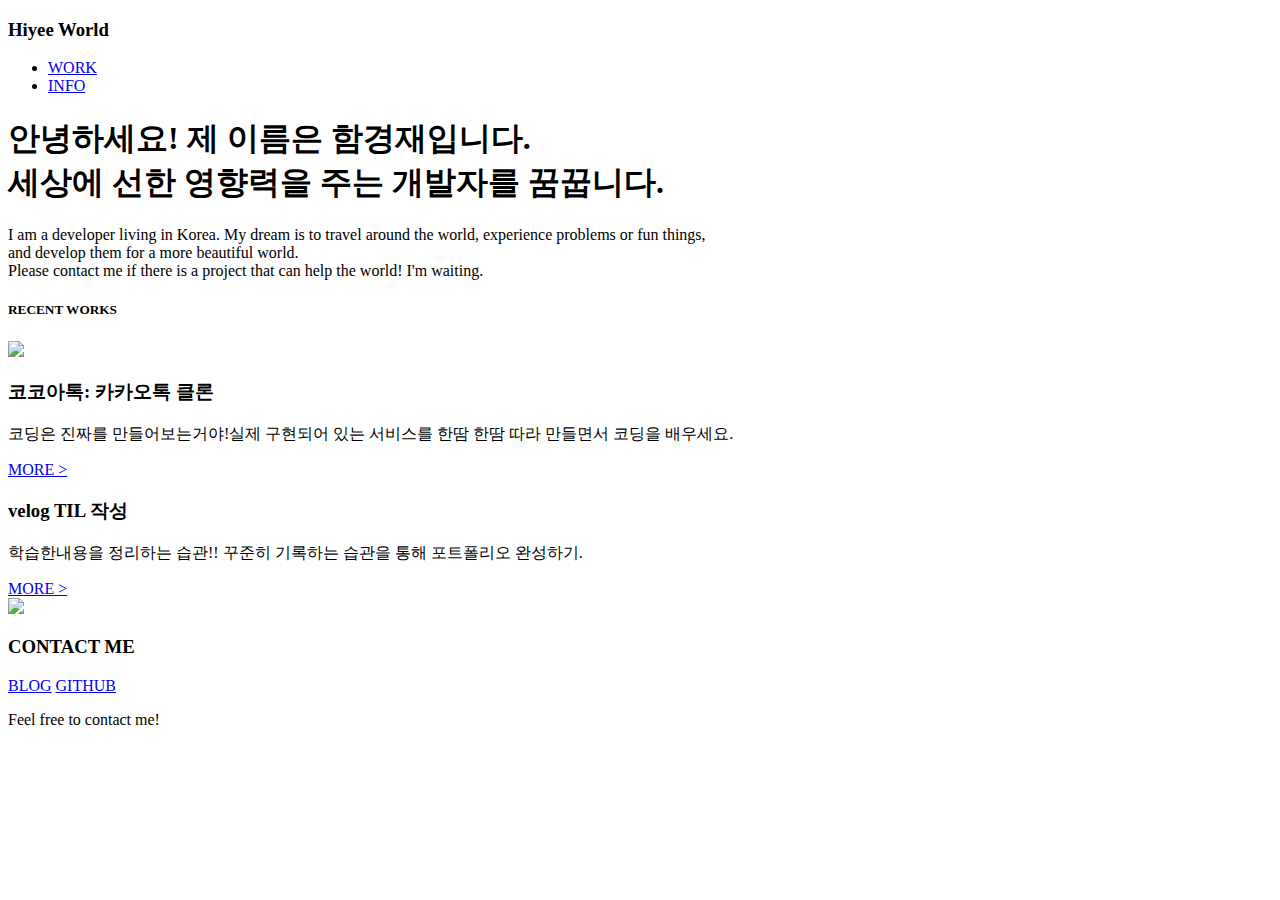
==== index.html @ 6ae4f218 "Create index.html" ====
<!DOCTYPE html>
<html lang="en">
<head>
    <meta charset="UTF-8">
    <meta http-equiv="X-UA-Compatible" content="IE=edge">
    <meta name="viewport" content="width=device-width, initial-scale=1.0">
    <title>Hiyee World</title>
    <link rel="stylesheet" type="text/css" href="style.css">
    <link href="https://fonts.googleapis.com/css2?family=Montserrat:wght@700&family=Noto+Sans+KR:wght@300&display=swap" rel="stylesheet">
    <link href="https://fonts.googleapis.com/css2?family=Gamja+Flower&display=swap" rel="stylesheet">
</head>

<body>
    <div class="frame">

        <nav class="navigator">
            <h3 class="site-name">Hiyee World</h3>
            <ul>
                <li>
                    <a href="hiyeeworld.html" class="nav-menu">WORK</a>
                </li>
                <li>
                    <a href="info.html" class="nav-menu">INFO</a>
                </li>
            </ul>
        </nav>
            
        <div class="dashboard">
            <h1 class="korean-comment">안녕하세요! 제 이름은 <a class="sample">함경재</a>입니다.<br>세상에 <a class="highlight type1">선한 영향력</a>을 주는 <a class="highlight type2">개발자</a>를 꿈꿉니다.
            </h1>

            <p class="english-comment">I am a developer living in Korea. My dream is to travel around the world, experience problems or fun things,<br>and develop them for a more beautiful world.<br>Please contact me if there is a project that can help the world! I'm waiting.
            </p>
        </div>

        <h5 class="recent-menu">RECENT WORKS</h5>

        <div class="recent-works">
            <div class="article" id="arti1">
                <img class="thumbnail" id="thumb1" src="cocoatalk.jpg">
                <div class="article-info">
                    <h3 class="article-name">코코아톡: 카카오톡 클론</h3>
                    <p class="article-comment">코딩은 진짜를 만들어보는거야!실제 구현되어 있는 서비스를 한땀 한땀 따라 만들면서 코딩을 배우세요.</p>
                    <a class="more" href="https://nomadcoders.co" target="_blank">MORE ></a>
                </div>
            </div>
            <div class="article" id="arti2">
                <div class="article-info">
                    <h3 class="article-name"> velog TIL 작성</h3>
                    <p class="article-comment">학습한내용을 정리하는 습관!! 꾸준히 기록하는 습관을 통해 포트폴리오 완성하기.</p>
                    <a class="more" href="https://velog.io/@hiyee-gj" target="_blank">MORE ></a>
                </div>
                <img class="thumbnail" id="thumb2" src="til.png">
            </div>
        </div>


        <footer class="footer">
            <h3 class="contact">CONTACT ME</h3>
            <div class="links">
                <a class="blog" href="https://velog.io/@hiyee-gj">BLOG</a>
                <a class="github" href="https://github.com/hiyee-gj?tab=repositories">GITHUB</a>
            </div>
            <p>
                Feel free to contact me!
            </p>
        </footer>
    </div>
</body>
</html>
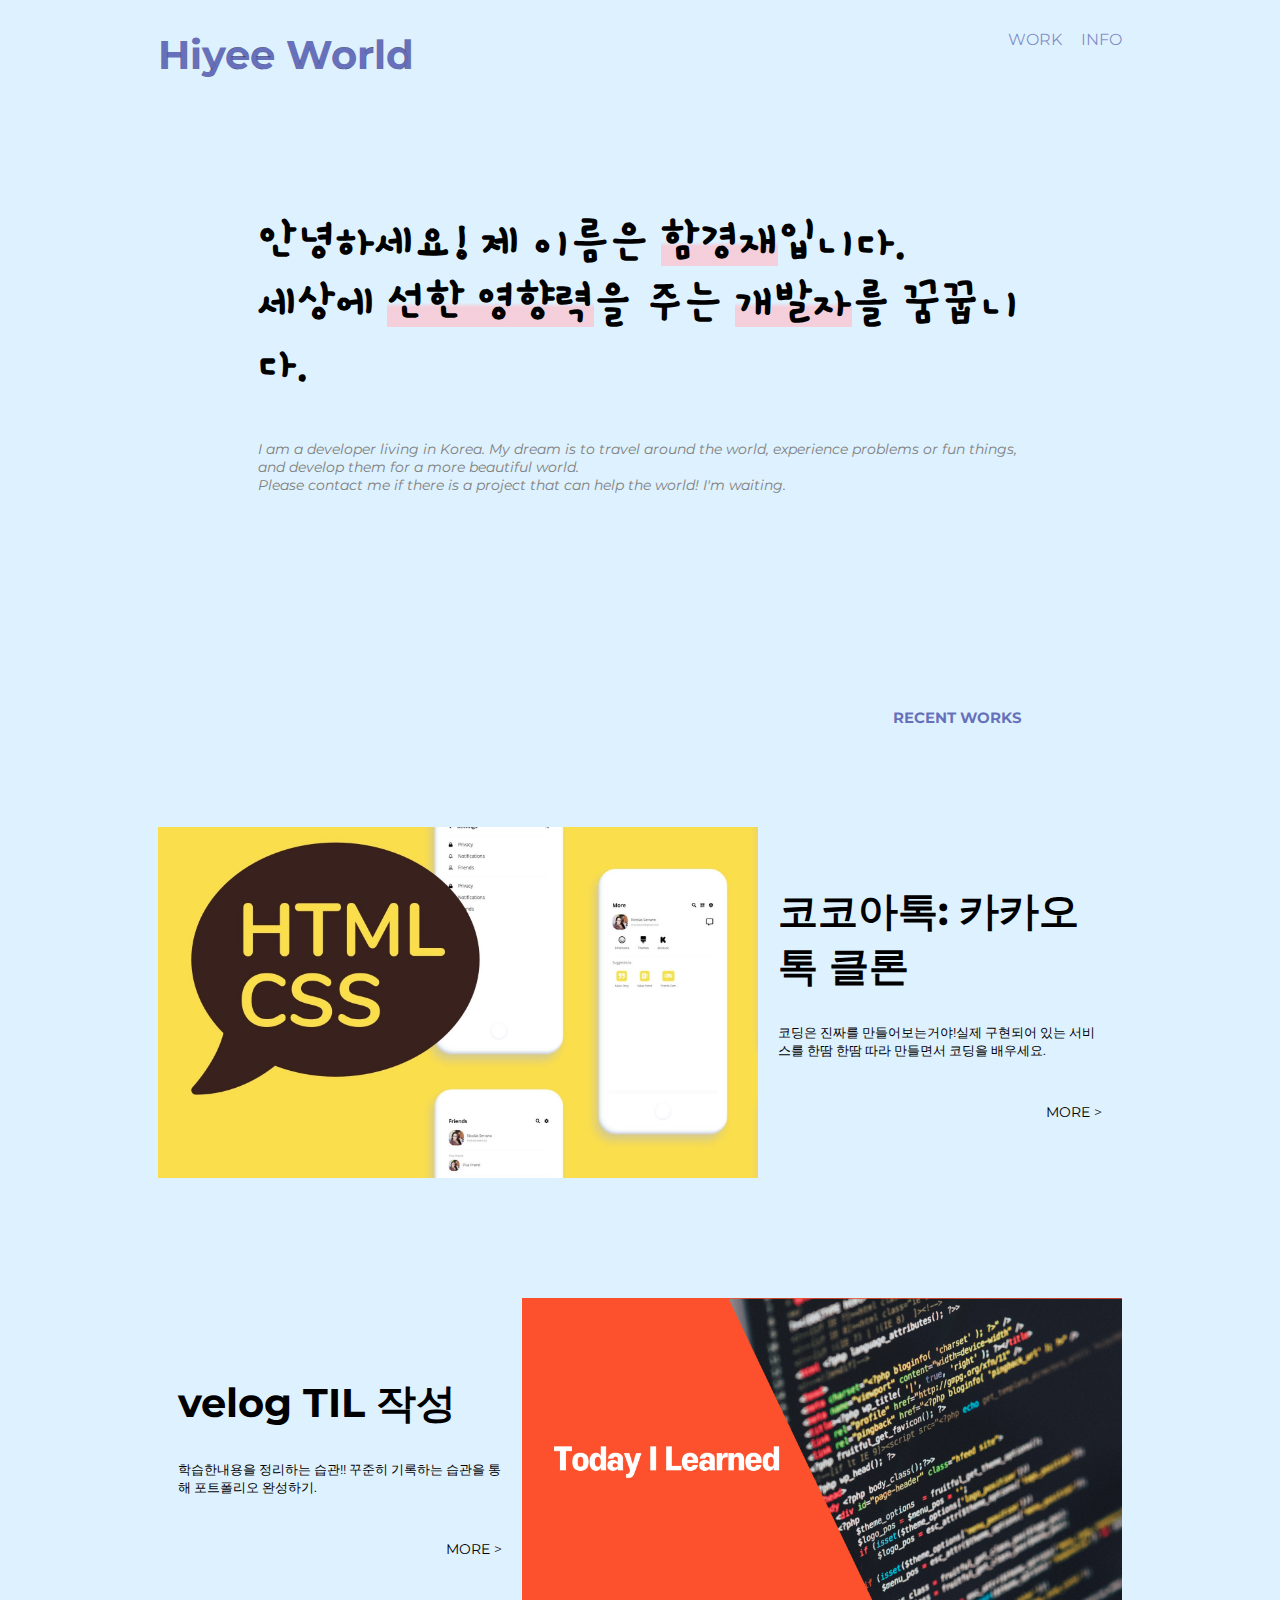
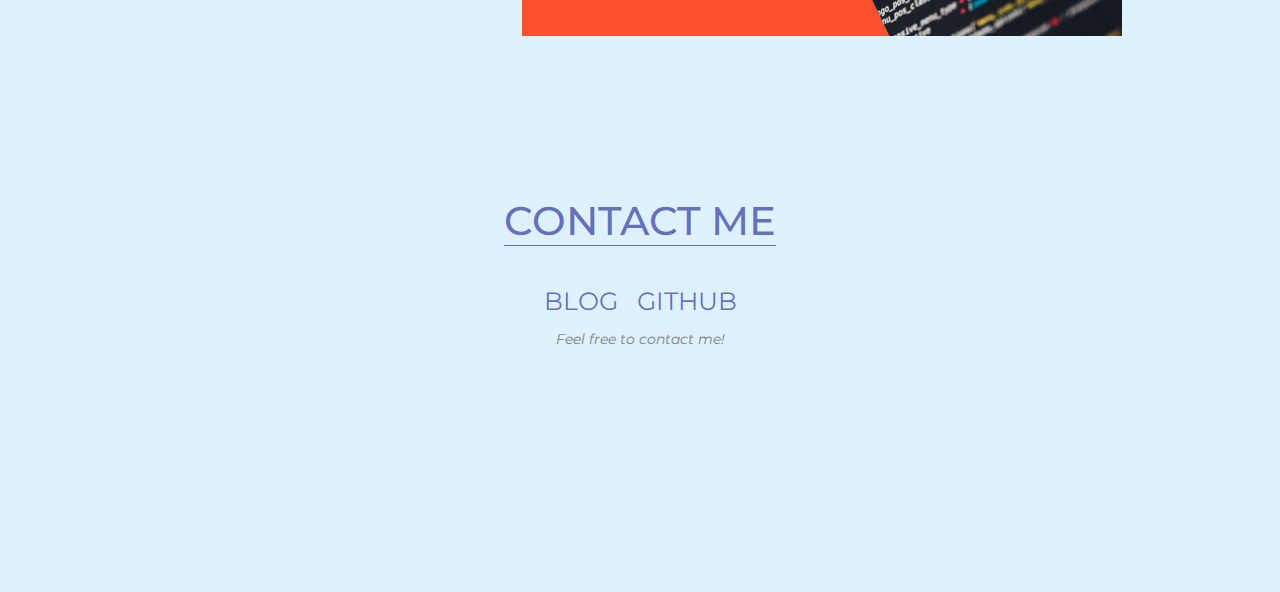
==== commit 92684307: "3rd upload" ====
--- a/index.html
+++ b/index.html
@@ -67,4 +67,4 @@
         </footer>
     </div>
 </body>
-</html>
+</html>--- a/style.css
+++ b/style.css
@@ -0,0 +1,293 @@
+body{
+    background-color: rgba(135, 206, 250, 0.288);
+}
+
+.frame{
+    margin: 30px 150px;
+    display: flex;
+    flex-direction: column;
+}
+
+.navigator{
+    display: flex;
+    flex-direction: row;
+    justify-content: space-between;
+}
+
+li{
+    display: inline;
+    align-self: center;
+    margin: 0px;
+    margin-left: 15px;
+}
+
+ul{
+    margin: 0px;
+}
+
+.site-name{
+    margin: 0px;
+    font-family: 'Montserrat', sans-serif;
+    font-size: 40px;
+    color: rgba(0, 0, 128, 0.548);
+    -webkit-text-stroke: 0.1px black;
+}
+
+.nav-menu{
+    font-family: 'Montserrat', sans-serif;
+    font-weight: 400;
+    font-size: 16px;
+}
+
+.nav-menu{
+    color: rgba(0, 0, 128, 0.432);
+    text-decoration: none;
+}
+
+a:hover{
+    color: navy;
+    transition: 0.3s;
+}
+
+.dashboard{
+    display: flex;
+    flex-direction: column;
+    margin: 100px;
+}
+
+.korean-comment{
+    font-family: 'Gamja Flower', cursive;
+    font-weight: 700;
+    font-size: 48px;
+}
+
+.sample{
+    background: linear-gradient(to top, rgba(255, 192, 203, 0.685) 40%, transparent 50%);
+}
+
+.sample:hover{
+    background-color: transparent;
+    color: white;
+    -webkit-text-stroke: 0.1px black;
+    transition: none;
+}
+
+.highlight{
+    color: black;
+    background: linear-gradient(to top, rgba(255, 192, 203, 0.685) 40%, transparent 50%);
+    }
+
+.highlight:hover{
+    background-color: transparent;
+    color: white;
+    -webkit-text-stroke: 0.1px black;
+    transition: none;
+}
+
+.english-comment{
+    font-family: 'Montserrat', sans-serif;
+    font-weight: 400;
+    font-size: 14px;
+    font-style:italic;
+    color: grey
+}
+
+
+.recent-menu{
+    font-family: 'Montserrat', sans-serif;
+    font-size: 15px;
+    font-weight: 700;
+    color: rgba(0, 0, 128, 0.548)
+}
+.recent-menu{
+    text-align: right;
+    margin: 100px;
+}
+
+.footer{
+    display: flex;
+    flex-direction: column;
+    align-items: center;
+    margin-bottom: 200px;
+}
+
+.contact{
+    font-family: 'Montserrat', sans-serif;
+    font-weight: 500;
+    font-size: 40px;
+    color: rgba(0, 0, 128, 0.548)
+}
+
+.contact{
+    border-bottom: 1px solid rgba(0, 0, 128, 0.548)
+}
+
+.blog{
+    font-family: 'Montserrat', sans-serif;
+    font-size: 25px;
+    color:rgba(0, 0, 128, 0.548)
+}
+
+.blog{
+    text-decoration: none;    
+}
+
+.github{
+    font-family: 'Montserrat', sans-serif;
+    font-size: 25px;
+    color:rgba(0, 0, 128, 0.548)
+}
+
+.github{
+    text-decoration: none;
+    margin-left: 15px;
+}
+
+.footer>p{
+    font-family: 'Montserrat', sans-serif;
+    font-weight: 400;
+    font-size: 14px;
+    font-style:italic;
+    color: grey
+}
+
+.profile-section{
+    display: flex;
+    flex-direction: row;
+    justify-content: center;
+    align-items: flex-start;
+    margin: 100px 100px;
+}
+
+#profile-picture{
+    width: 500px;
+    margin-right: 30px;
+}
+
+.introduction>h2{
+    margin: 0px;
+    font-family: 'Montserrat', sans-serif;
+    font-size: 35px;
+}
+
+.introduction>p{
+    font-family: 'Gamja Flower', cursive;
+    font-weight: 300;
+    font-size: 20px;
+
+    margin-bottom: 30px;
+}
+
+#capability{
+    font-family: 'Montserrat', sans-serif;
+    font-weight: 400;
+    font-size: 20px;
+    font-style: italic;
+    line-height: 30px;
+}
+
+.value-menu{
+    font-family: 'Montserrat', sans-serif;
+    font-size: 35px;
+    margin: 30px 100px;
+}
+
+.value-section{
+    display: flex;
+    flex-direction: column;
+    justify-content: flex-start;
+    align-content: center;
+    margin: 100px 150px;
+    margin-top: 20px;
+}
+
+.value{
+    display: flex;
+    flex-direction: row;
+    margin-bottom: 20px;
+    align-items: center;
+}
+
+.value-icon{
+    width: 100px;
+    height: 100px;
+    padding: 15px;
+    border: 2px solid #C2B4AB;
+    border-radius: 100px;
+}
+
+.value-intro{
+    margin-left: 30px;
+}
+
+.value-name{
+    font-family: 'Montserrat', sans-serif;
+    font-weight: 700px;
+    font-size: 20px;
+    margin-top: 0px;
+    margin-bottom: 10px;
+}
+
+.value-exp{
+    font-family: 'Montserrat', sans-serif;
+    font-weight: 300;
+    font-size: 13px;
+
+    margin: 0px;
+}
+
+.recent-works{
+    display: flex;
+    flex-direction: column;
+}
+
+
+.article{
+    display: flex;
+    flex-direction: row;
+    margin-bottom: 120px;
+    align-items: center;
+}
+
+.thumbnail{
+    width: 600px;
+}
+
+.article-info{
+    margin: 0px 20px;
+}
+
+.article-name{
+    font-family: 'Montserrat', sans-serif;
+    font-size: 40px;
+    margin-top: 0px;
+    margin-bottom: 30px;
+}
+
+.article-name:hover{
+    color: rgba(0, 0, 128, 0.548);
+}
+
+
+.article-comment{
+    font-family: 'Montserrat', sans-serif;
+    font-size: 13px;
+}
+
+.more{
+    width: fit-content;
+    height: fit-content;
+    float: right;
+
+    font-family: 'Montserrat', sans-serif;
+    font-size: 14px;
+    background-color: transparent;
+    border: none;
+    outline: none;
+    padding: 0px;
+    margin-top: 30px;
+    text-decoration: none;
+    color:black;
+}
+
+
